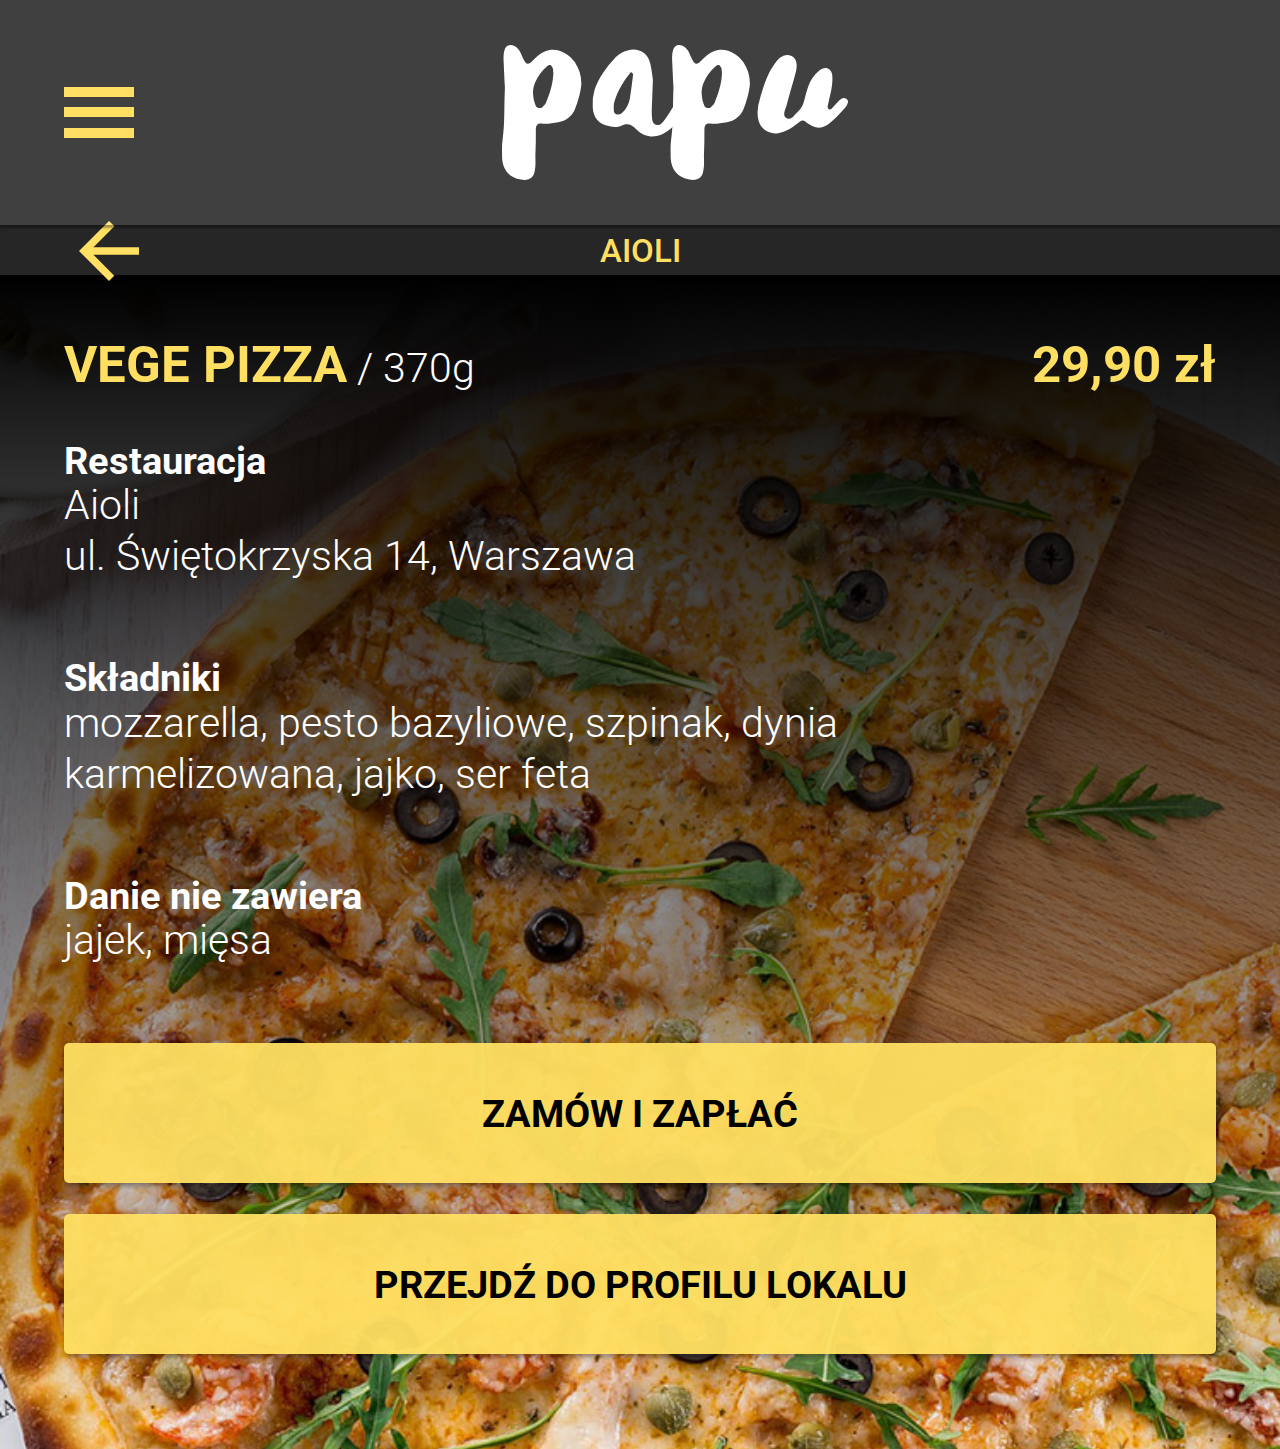
==== danie.html @ d2d51b88 "animacja hamburgera, wysuwane menu do końca strony" ====
<!doctype html>
<html lang="pl">

<head>
    <meta charset="UTF-8">
    <title>Papu</title>
    <link rel="stylesheet" href="assets/css/reset.css">
    <link rel="stylesheet" href="assets/css/main.css">
    <link rel="stylesheet" href="assets/css/order.css">
    <link href="https://fonts.googleapis.com/css?family=Roboto:300,300i,400,400i,700,700i&amp;subset=latin-ext" rel="stylesheet">
</head>

<body>
    <section class="bar">
        <div class="bar-top">
            <input type="checkbox" id="navigation" />
            <label class="navi" for="navigation">
                <div class="menu">
                    <span></span>
                    <span></span>
                    <span></span>
                </div>
            </label>
            <nav>
                <div class="profile">
                    <img src="assets/img/ania.jpg" alt="fotografia profilowa" class="img-circle" />
                    <div class="profile-data">
                        <div><span class="name">Anna Piskorz</span></div>
                        <div>anna.piskorz@outlook.com</div>
                    </div>
                </div>
                <ul>
                    <a href="">
                        <li>
                            Szukaj potrawy
                        </li>
                    </a>
                    <a href="#">
                        <li>
                            Moje zamówienia
                            <div class="rating-mini">3</div>
                        </li>
                    </a>
                    <a href="">
                        <li>
                            Mój profil
                        </li>
                    </a>
                    <a href="">
                        <li>
                            Ulubione
                            <div class="rating-mini">10</div>
                        </li>
                    </a>
                </ul>
            </nav>
            <img src="assets/img/logo_papu.svg" alt="Papu" class="logo" />
        </div>
        <div class="bar-bottom">
            <img src="assets/img/arrow-left.svg" alt="Wstecz" class="arrow-left" />
            <span class="title">Aioli</span>
        </div>
    </section>
    <section class="dish">
        <div class="gradient-top">
            <div class="info">
                <div class="info-left">
                    <div class="dish-name">
                        <span class="name">Vege pizza</span> / 370g
                        <br>
                    </div>
                    <h3>Restauracja</h3>
                    <p>Aioli
                        <br> ul. Świętokrzyska 14, Warszawa</p>
                    <h3>Składniki</h3>
                    <p>mozzarella, pesto bazyliowe, szpinak, dynia karmelizowana, jajko, ser feta</p>
                    <h3>Danie nie zawiera</h3>
                    <p>jajek, mięsa</p>
                </div>
                <div class="info-right">
                    <span>29,90 zł</span>
                </div>
            </div>
            <div>
                <button class="button button-yellow">Zamów i zapłać</button>
                <br>
                <button class="button button-yellow">Przejdź do profilu lokalu</button>
            </div>
        </div>
    </section>
    <script src="https://ajax.googleapis.com/ajax/libs/jquery/3.1.1/jquery.min.js"></script>
    <script src="assets/js/script.js"></script>
</body>

</html>
---- assets/css/main.css ----
/* IMPORT STYLESHEETS */

@import "rs.css";

/* STYLE */

html {
    font-size: 160%;
}

body {
    background-color: #000;
    font-family: 'Roboto', sans-serif;
    color: #fff;
    font-weight: 300;
}

.yellow {
    color: #ffe062;
}

div.bar-top {
    position: relative;
    background-color: rgba(255, 255, 255, 0.25);
    height: 16vh;
    color: #fff;
    box-shadow: 0px 3px 2px 0px rgba(0, 0, 0, 0.35);
    padding: 0 5vw;
    display: flex;
    flex-direction: row;
    align-items: center;
    z-index: 999;
}

div.bar-bottom {
    background-color: rgba(255, 255, 255, 0.15);
    color: #ffe062;
    height: 5.7vh;
    min-height: 2rem;
    font-size: 1.3rem;
    box-shadow: 0px 1px 2px 0px rgba(0, 0, 0, 0.35);
    padding: 0 5vw;
    display: flex;
    flex-direction: row;
    align-items: center;
}

img.logo {
    height: 60%;
    margin: auto;
}

img.arrow-left {
    height: 5%;
    cursor: pointer;
    position: absolute;
}

img.menu {
    height: 7vh;
    margin: 0;
    cursor: pointer;
    left: 5%;
    z-index: 999;
}


/* animacja hamburgera */

div.menu {
    width: 70px;
    height: 51px;
    position: relative;
    margin: 1rem auto;
    -webkit-transform: rotate(0deg);
    -moz-transform: rotate(0deg);
    -o-transform: rotate(0deg);
    transform: rotate(0deg);
    -webkit-transition: .5s ease-in-out;
    -moz-transition: .5s ease-in-out;
    -o-transition: .5s ease-in-out;
    transition: .5s ease-in-out;
    cursor: pointer;
}

div.menu span {
    display: block;
    position: absolute;
    height: 10px;
    width: 100%;
    background: #ffe062;
    opacity: 1;
    left: 0;
    -webkit-transform: rotate(0deg);
    -moz-transform: rotate(0deg);
    -o-transform: rotate(0deg);
    transform: rotate(0deg);
    -webkit-transition: .25s ease-in-out;
    -moz-transition: .25s ease-in-out;
    -o-transition: .25s ease-in-out;
    transition: .25s ease-in-out;
}

div.menu span:nth-child(1) {
    top: 0px;
}

div.menu span:nth-child(2) {
    top: 20px;
}

div.menu span:nth-child(3) {
    top: 41px;
}

div.menu.open span:nth-child(1) {
    top: 18px;
    -webkit-transform: rotate(135deg);
    -moz-transform: rotate(135deg);
    -o-transform: rotate(135deg);
    transform: rotate(135deg);
}

div.menu.open span:nth-child(2) {
    opacity: 0;
    left: -60px;
}

div.menu.open span:nth-child(3) {
    top: 18px;
    -webkit-transform: rotate(-135deg);
    -moz-transform: rotate(-135deg);
    -o-transform: rotate(-135deg);
    transform: rotate(-135deg);
}


/* koniec animacji hamburgera */

span.title {
    margin: auto;
    text-transform: uppercase;
    font-size: 1.9rem;
    font-weight: 500;
}

@media only screen and (orientation: landscape) {
    span.title {
        font-size: 1.3rem;
    }
    div.bar-top,
    div.profile {
        height: 25vh;
    }
    img.menu {
        height: 15vh;
    }
    img.arrow-left {
        height: 10%;
    }
}

.rating {
    width: 14vw;
    height: 14vw;
    border-radius: 50%;
    max-width: 200px;
    max-height: 200px;
    background: #ffe062;
    color: #000;
    font-size: 300%;
    text-align: center;
    line-height: 14vw;
    font-size: 8vw;
    display: inline-block;
}

.rating-mini {
    width: 8vw;
    height: 8vw;
    border-radius: 50%;
    max-width: 200px;
    background: #ffe062;
    color: #000;
    text-align: center;
    line-height: 8vw;
    font-size: 1.3rem;
    display: inline-block;
}

.short {
    width: 45vw;
}

.long {
    width: 91vw;
}

button.button {
    border-radius: 5px;
    box-shadow: 1px 3px 5px 0px rgba(0, 0, 0, 0.35);
    text-transform: uppercase;
    font-weight: bold;
    font-family: 'Roboto';
    font-size: 1.1rem;
    text-align: center;
    white-space: nowrap;
    vertical-align: middle;
    cursor: pointer;
    width: 100%;
    margin-bottom: 1.2rem;
    font-size: 1.5rem;
    height: 140px;
}

button.button-yellow {
    background-color: rgba(255, 223, 98, 0.95);
    color: #000;
    border: none;
}

button.button-black {
    background-color: #000;
    color: #ffe062;
    border: 3px solid #ffe062;
}

button.short {
    width: 48%;
}

section.content {
    padding: 5vw 5vw;
}

nav {
    z-index: 100;
    position: absolute;
    top: 0;
    left: 0;
    width: 80%;
    margin: 0 0 0 -80%;
    -moz-transition: all 200ms ease-in;
    -webkit-transition: all 200ms ease-in;
    -o-transition: all 200ms ease-in;
    transition: all 200ms ease-in;
    background-image: url(../img/menu-bg.jpg);
    background-size: cover;
    background-repeat: repeat-y;
}

nav ul {
    padding: 0;
    margin: 0;
    list-style: none;
    overflow: hidden;
}

nav li {
    text-transform: uppercase;
    font-size: 1.3rem;
    font-weight: 300;
    color: #fff;
    margin: 0;
    width: 100%;
    display: flex;
    align-items: center;
    justify-content: space-between;
}

nav a {
    text-decoration: none;
    display: block;
    padding: 5%;
    letter-spacing: 2px;
}

nav a:hover {
    background: #000;
}

.navi {
    /*position: fixed;
top: 5%;
left: 5%;
*/
    -moz-transition: all 200ms ease-in;
    -webkit-transition: all 200ms ease-in;
    -o-transition: all 200ms ease-in;
    transition: all 200ms ease-in;
    z-index: 500;
}

.bar-top input[type="checkbox"] {
    display: none;
}

.bar-top input[type="checkbox"]:checked ~ nav {
    margin: 0;
}

.bar-top input[type="checkbox"]:checked ~ label {
    left: 83%;
}

.bar-top input[type="checkbox"]:checked ~ section {
    -webkit-transform: translate3d(80%, 0, 0);
    -moz-transform: translate3d(80%, 0, 0);
    -o-transform: translate3d(80%, 0, 0);
    transform: translate3d(80%, 0, 0);
}

.profile {
    height: 16vh;
    background-image: url(../img/profile-bg.jpg);
    background-size: cover;
    background-repeat: no-repeat;
    padding-right: 2rem;
    display: flex;
    justify-content: flex-end;
    align-items: center;
}

.img-circle {
    border-radius: 50%;
    height: 50%;
}

.profile-data {
    padding-left: 1.3rem;
    font-size: 1rem;
}

.form-group label {
    display: block;
    font-size: .8rem;
    margin: 0 1% 0 1%;
    color: #ffe062;
}

.form-group input[type="text"] {
    padding: 1rem 0;
    font-family: 'Roboto';
    font-size: 1.5rem;
    width: 100%;
    background-color: transparent;
    border-bottom: 2px solid #fff;
    color: #fff;
    outline: 0px;
}


/*----------------typografia--------------------*/

span {
    color: #ffdf62;
    font-size: 2rem;
    font-weight: 700;
}

span.name {
    text-align: left;
    text-transform: uppercase;
}

p {
    font-size: 1.6rem;
    font-weight: 300;
    line-height: 2rem;
}

h3 {
    font-size: 1.5rem;
    font-weight: 700;
}
---- assets/css/order.css ----
div.info-left {
        float: left;
        width: 70%;
        font-size: 1.6rem;
    }
    
    div.dish-name {
        margin-bottom: 2rem;
    }
    
    div.info-right {
        float: right;
        width: 30%;
        text-align: right;
    }
    
    div.info-left > p {
        margin-bottom: 3rem;
    }
    
    section.dish {
        background: url(../img/pizza-2000602_1920.jpg);
        background-size: cover;
        height: calc(100vh - 16vh - 5.7vh);
    }
    
    @media (-webkit-min-device-pixel-ratio: 2) {
        .dish {
            background: url(../img/pizza-2000602_1920@2x.jpg);
        }
    }
    
    @media (-webkit-min-device-pixel-ratio: 3) {
        .dish {
            background: url(../img/pizza-2000602_1920@3x.jpg);
        }
    }
    
    div.gradient-top {
        margin-top: -1px;
        padding: 5vw;
        display: flex;
        flex-direction: column;
        width: 100%;
        height: 100%;
        justify-content: space-between;
        box-sizing: border-box;
        background: rgba(0, 0, 0, 1);
        background: -moz-linear-gradient(top, rgba(0, 0, 0, 1) 0%, rgba(255, 146, 10, 0) 100%);
        background: -webkit-gradient(left top, left bottom, color-stop(0%, rgba(0, 0, 0, 1)), color-stop(100%, rgba(255, 146, 10, 0)));
        background: -webkit-linear-gradient(top, rgba(0, 0, 0, 1) 0%, rgba(255, 146, 10, 0) 100%);
        background: -o-linear-gradient(top, rgba(0, 0, 0, 1) 0%, rgba(255, 146, 10, 0) 100%);
        background: -ms-linear-gradient(top, rgba(0, 0, 0, 1) 0%, rgba(255, 146, 10, 0) 100%);
        background: linear-gradient(to bottom, rgba(0, 0, 0, 1) 0%, rgba(255, 146, 10, 0) 100%);
        filter: progid: DXImageTransform.Microsoft.gradient( startColorstr='#000000', endColorstr='#ff920a', GradientType=0);
    }
    
    @media only screen and (orientation: landscape) {
        section.dish {
            height: 100%;
        }
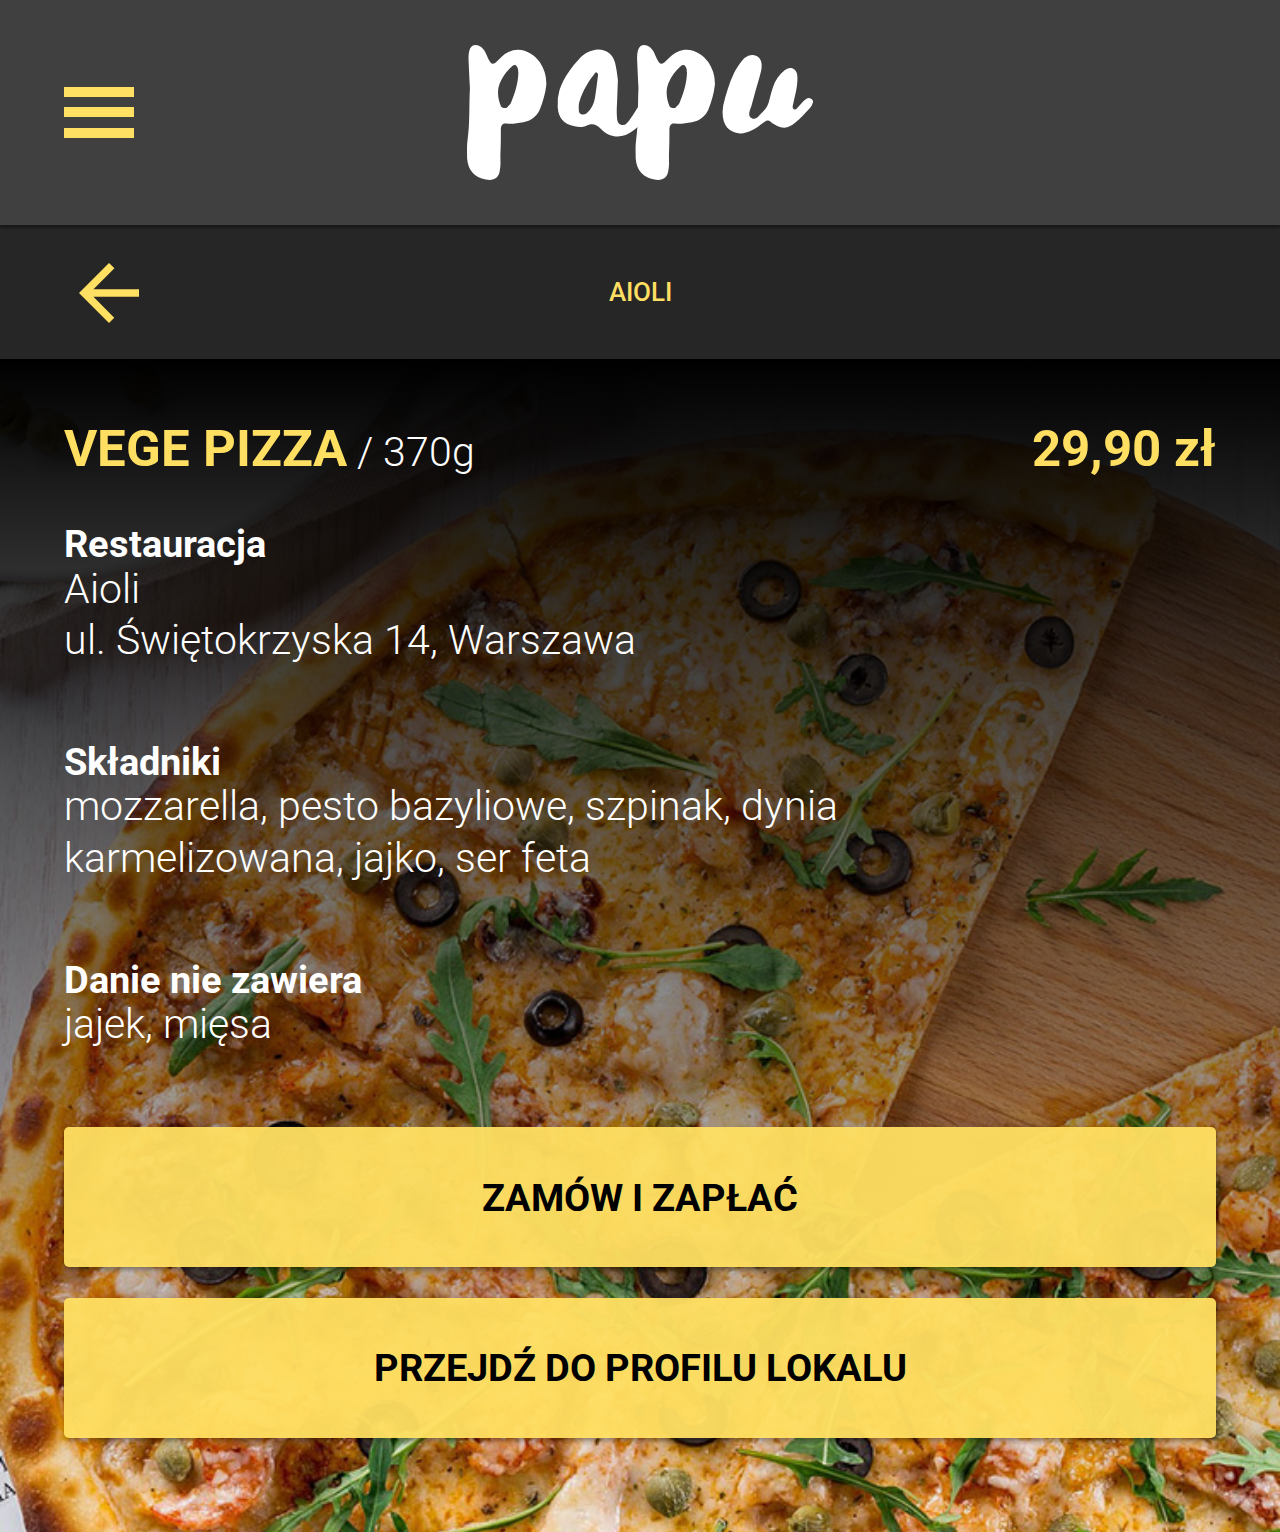
==== commit 56402e36: "poprawa pozycjonowania loga i hamburgera" ====
--- a/danie.html
+++ b/danie.html
@@ -13,14 +13,11 @@
 <body>
     <section class="bar">
         <div class="bar-top">
-            <input type="checkbox" id="navigation" />
-            <label class="navi" for="navigation">
-                <div class="menu">
-                    <span></span>
-                    <span></span>
-                    <span></span>
-                </div>
-            </label>
+            <div class="menu">
+                <span></span>
+                <span></span>
+                <span></span>
+            </div>
             <nav>
                 <div class="profile">
                     <img src="assets/img/ania.jpg" alt="fotografia profilowa" class="img-circle" />
--- a/assets/css/main.css
+++ b/assets/css/main.css
@@ -29,6 +29,7 @@
     display: flex;
     flex-direction: row;
     align-items: center;
+    align-content: center;
     z-index: 999;
 }
 
@@ -56,22 +57,14 @@
     position: absolute;
 }
 
-img.menu {
-    height: 7vh;
-    margin: 0;
-    cursor: pointer;
-    left: 5%;
-    z-index: 999;
-}
-
-
-/* animacja hamburgera */
+
+/* hamburger & animacja hamburgera */
 
 div.menu {
     width: 70px;
     height: 51px;
-    position: relative;
-    margin: 1rem auto;
+    position: absolute;
+    margin: auto auto;
     -webkit-transform: rotate(0deg);
     -moz-transform: rotate(0deg);
     -o-transform: rotate(0deg);
@@ -81,6 +74,7 @@
     -o-transition: .5s ease-in-out;
     transition: .5s ease-in-out;
     cursor: pointer;
+    z-index: 999999;
 }
 
 div.menu span {
@@ -140,17 +134,20 @@
 span.title {
     margin: auto;
     text-transform: uppercase;
-    font-size: 1.9rem;
+    font-size: 1.4rem;
     font-weight: 500;
 }
 
 @media only screen and (orientation: landscape) {
     span.title {
-        font-size: 1.3rem;
+        font-size: 1rem;
     }
     div.bar-top,
     div.profile {
         height: 25vh;
+    }
+    div.bar-bottom {
+        height: 15vh;
     }
     img.menu {
         height: 15vh;
@@ -280,9 +277,9 @@
 }
 
 .navi {
-    /*position: fixed;
-top: 5%;
-left: 5%;
+    /*  position: relative;
+  top: 0%;
+  left: 5%;
 */
     -moz-transition: all 200ms ease-in;
     -webkit-transition: all 200ms ease-in;
@@ -291,19 +288,19 @@
     z-index: 500;
 }
 
-.bar-top input[type="checkbox"] {
+.bar-top {
     display: none;
 }
 
-.bar-top input[type="checkbox"]:checked ~ nav {
+.bar-top nav.active {
     margin: 0;
 }
 
-.bar-top input[type="checkbox"]:checked ~ label {
+.bar-top label.active {
     left: 83%;
 }
 
-.bar-top input[type="checkbox"]:checked ~ section {
+.bar-top section.active {
     -webkit-transform: translate3d(80%, 0, 0);
     -moz-transform: translate3d(80%, 0, 0);
     -o-transform: translate3d(80%, 0, 0);
@@ -339,9 +336,9 @@
 }
 
 .form-group input[type="text"] {
-    padding: 1rem 0;
+    padding: 1.3rem 0;
     font-family: 'Roboto';
-    font-size: 1.5rem;
+    font-size: 1.8rem;
     width: 100%;
     background-color: transparent;
     border-bottom: 2px solid #fff;
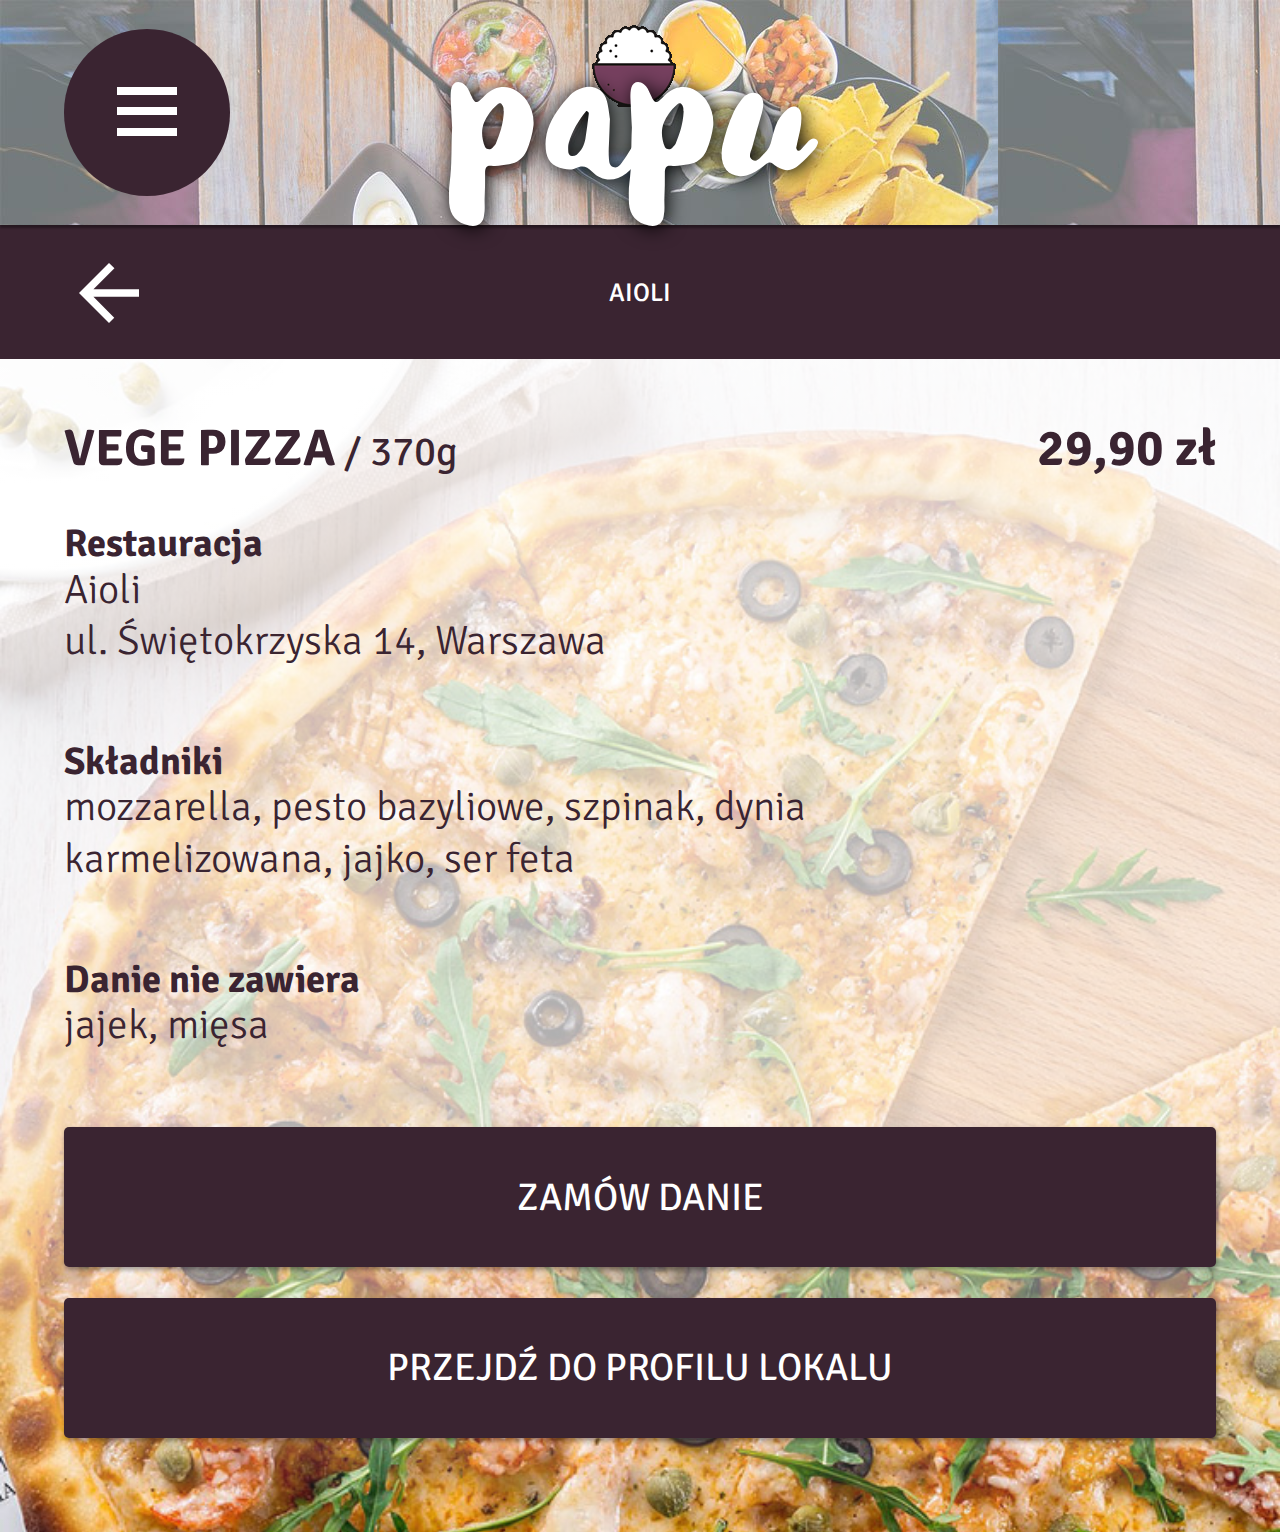
==== commit 76171bf1: "Dostosowywanie nowego layoutu" ====
--- a/danie.html
+++ b/danie.html
@@ -4,6 +4,7 @@
 <head>
     <meta charset="UTF-8">
     <title>Papu</title>
+    <link href="https://fonts.googleapis.com/css?family=Signika+Negative:400,700" rel="stylesheet">
     <link rel="stylesheet" href="assets/css/reset.css">
     <link rel="stylesheet" href="assets/css/main.css">
     <link rel="stylesheet" href="assets/css/order.css">
@@ -13,10 +14,12 @@
 <body>
     <section class="bar">
         <div class="bar-top">
-            <div class="menu">
-                <span></span>
-                <span></span>
-                <span></span>
+            <div class="hamburger">
+                <div class="menu">
+                    <span></span>
+                    <span></span>
+                    <span></span>
+                </div>
             </div>
             <nav>
                 <div class="profile">
@@ -51,7 +54,10 @@
                     </a>
                 </ul>
             </nav>
-            <img src="assets/img/logo_papu.svg" alt="Papu" class="logo" />
+            <div class="papu">
+                <img src="assets/img/rice.gif" class="rice" alt="Papu">
+                <img src="assets/img/logo_papu.svg" alt="Papu" class="logo" />
+            </div>
         </div>
         <div class="bar-bottom">
             <img src="assets/img/arrow-left.svg" alt="Wstecz" class="arrow-left" />
@@ -79,7 +85,7 @@
                 </div>
             </div>
             <div>
-                <button class="button button-yellow">Zamów i zapłać</button>
+                <button class="button button-yellow">Zamów danie</button>
                 <br>
                 <button class="button button-yellow">Przejdź do profilu lokalu</button>
             </div>
--- a/assets/css/main.css
+++ b/assets/css/main.css
@@ -9,10 +9,12 @@
 }
 
 body {
-    background-color: #000;
-    font-family: 'Roboto', sans-serif;
-    color: #fff;
-    font-weight: 300;
+    background-color: #fff;
+    font-family: 'Signika Negative', sans-serif;
+    color: #3a2431;
+    font-weight: 400;
+    background: url(../img/food.svg);
+    background-repeat: repeat;
 }
 
 .yellow {
@@ -21,7 +23,7 @@
 
 div.bar-top {
     position: relative;
-    background-color: rgba(255, 255, 255, 0.25);
+    background: url(../img/bg2x.jpg);
     height: 16vh;
     color: #fff;
     box-shadow: 0px 3px 2px 0px rgba(0, 0, 0, 0.35);
@@ -34,8 +36,8 @@
 }
 
 div.bar-bottom {
-    background-color: rgba(255, 255, 255, 0.15);
-    color: #ffe062;
+    background-color: #3a2431;
+    color: #fff;
     height: 5.7vh;
     min-height: 2rem;
     font-size: 1.3rem;
@@ -46,9 +48,25 @@
     align-items: center;
 }
 
+div.papu {
+    width: 70%;
+    display: flex;
+    flex-direction: column;
+    align-items: center;
+}
+
+img.rice {
+    width: 84px;
+    height: 82px;
+    position: relative;
+    top: 1rem;
+}
+
 img.logo {
-    height: 60%;
+    height: 120px;
     margin: auto;
+    -webkit-filter: drop-shadow( 2px 2px 10px #000);
+    filter: drop-shadow( 2px 2px 10px #000);
 }
 
 img.arrow-left {
@@ -60,9 +78,19 @@
 
 /* hamburger & animacja hamburgera */
 
+div.hamburger {
+    background: #3a2431;
+    width: 13vw;
+    height: 13vw;
+    border-radius: 50%;
+    display: flex;
+    align-items: center;
+    justify-content: center;
+}
+
 div.menu {
-    width: 70px;
-    height: 51px;
+    width: 60px;
+    height: 50px;
     position: absolute;
     margin: auto auto;
     -webkit-transform: rotate(0deg);
@@ -80,9 +108,9 @@
 div.menu span {
     display: block;
     position: absolute;
-    height: 10px;
+    height: 8px;
     width: 100%;
-    background: #ffe062;
+    background: #fff;
     opacity: 1;
     left: 0;
     -webkit-transform: rotate(0deg);
@@ -136,6 +164,7 @@
     text-transform: uppercase;
     font-size: 1.4rem;
     font-weight: 500;
+    color: #fff;
 }
 
 @media only screen and (orientation: landscape) {
@@ -146,11 +175,14 @@
     div.profile {
         height: 25vh;
     }
+    img.logo {
+        height: 16vh;
+    }
     div.bar-bottom {
         height: 15vh;
     }
     img.menu {
-        height: 15vh;
+        height: 10vh;
     }
     img.arrow-left {
         height: 10%;
@@ -197,8 +229,7 @@
     border-radius: 5px;
     box-shadow: 1px 3px 5px 0px rgba(0, 0, 0, 0.35);
     text-transform: uppercase;
-    font-weight: bold;
-    font-family: 'Roboto';
+    font-family: 'Signika Negative', sans-serif;
     font-size: 1.1rem;
     text-align: center;
     white-space: nowrap;
@@ -211,15 +242,16 @@
 }
 
 button.button-yellow {
-    background-color: rgba(255, 223, 98, 0.95);
-    color: #000;
+    background-color: #3a2431;
+    color: #fff;
     border: none;
 }
 
 button.button-black {
-    background-color: #000;
-    color: #ffe062;
-    border: 3px solid #ffe062;
+    background-color: #fff;
+    color: #3a2431;
+    font-weight: 700;
+    border: 4px solid #3a2431;
 }
 
 button.short {
@@ -241,7 +273,8 @@
     -webkit-transition: all 200ms ease-in;
     -o-transition: all 200ms ease-in;
     transition: all 200ms ease-in;
-    background-image: url(../img/menu-bg.jpg);
+    /* background-image: url(../img/menu-bg.jpg);*/
+    background: #3a2431;
     background-size: cover;
     background-repeat: repeat-y;
 }
@@ -263,6 +296,7 @@
     display: flex;
     align-items: center;
     justify-content: space-between;
+    height: 2rem;
 }
 
 nav a {
@@ -273,7 +307,7 @@
 }
 
 nav a:hover {
-    background: #000;
+    background: #76405e;
 }
 
 .navi {
@@ -307,9 +341,17 @@
     transform: translate3d(80%, 0, 0);
 }
 
+.profile span {
+    color: #ffe062;
+    font-weight: normal;
+    text-shadow: 2px 2px 10px #000;
+}
+
 .profile {
     height: 16vh;
-    background-image: url(../img/profile-bg.jpg);
+    background-image: url(../img/food.svg);
+    /*background: #fff;*/
+    color: #fff;
     background-size: cover;
     background-repeat: no-repeat;
     padding-right: 2rem;
@@ -321,6 +363,7 @@
 .img-circle {
     border-radius: 50%;
     height: 50%;
+    box-shadow: 2px 2px 50px #3a2431;
 }
 
 .profile-data {
@@ -336,13 +379,16 @@
 }
 
 .form-group input[type="text"] {
-    padding: 1.3rem 0;
-    font-family: 'Roboto';
+    padding: 1rem;
+    margin: 1rem 0;
+    font-family: 'Signika Negative', sans-serif;
     font-size: 1.8rem;
     width: 100%;
-    background-color: transparent;
-    border-bottom: 2px solid #fff;
-    color: #fff;
+    box-sizing: border-box;
+    background-color: rgba(255, 255, 255, 0.65);
+    border: 3px solid #3a2431;
+    border-radius: 13px;
+    color: #3a2431;
     outline: 0px;
 }
 
@@ -350,7 +396,7 @@
 /*----------------typografia--------------------*/
 
 span {
-    color: #ffdf62;
+    color: #3a2431;
     font-size: 2rem;
     font-weight: 700;
 }
--- a/assets/css/order.css
+++ b/assets/css/order.css
@@ -1,61 +1,61 @@
-        div.info-left {
-        float: left;
-        width: 70%;
-        font-size: 1.6rem;
-    }
-    
-    div.dish-name {
-        margin-bottom: 2rem;
-    }
-    
-    div.info-right {
-        float: right;
-        width: 30%;
-        text-align: right;
-    }
-    
-    div.info-left > p {
-        margin-bottom: 3rem;
-    }
-    
-    section.dish {
-        background: url(../img/pizza-2000602_1920.jpg);
-        background-size: cover;
-        height: calc(100vh - 16vh - 5.7vh);
-    }
-    
-    @media (-webkit-min-device-pixel-ratio: 2) {
-        .dish {
-            background: url(../img/pizza-2000602_1920@2x.jpg);
+            div.info-left {
+            float: left;
+            width: 80%;
+            font-size: 1.6rem;
         }
-    }
-    
-    @media (-webkit-min-device-pixel-ratio: 3) {
-        .dish {
-            background: url(../img/pizza-2000602_1920@3x.jpg);
+        
+        div.dish-name {
+            margin-bottom: 2rem;
         }
-    }
-    
-    div.gradient-top {
-        margin-top: -1px;
-        padding: 5vw;
-        display: flex;
-        flex-direction: column;
-        width: 100%;
-        height: 100%;
-        justify-content: space-between;
-        box-sizing: border-box;
-        background: rgba(0, 0, 0, 1);
-        background: -moz-linear-gradient(top, rgba(0, 0, 0, 1) 0%, rgba(255, 146, 10, 0) 100%);
-        background: -webkit-gradient(left top, left bottom, color-stop(0%, rgba(0, 0, 0, 1)), color-stop(100%, rgba(255, 146, 10, 0)));
-        background: -webkit-linear-gradient(top, rgba(0, 0, 0, 1) 0%, rgba(255, 146, 10, 0) 100%);
-        background: -o-linear-gradient(top, rgba(0, 0, 0, 1) 0%, rgba(255, 146, 10, 0) 100%);
-        background: -ms-linear-gradient(top, rgba(0, 0, 0, 1) 0%, rgba(255, 146, 10, 0) 100%);
-        background: linear-gradient(to bottom, rgba(0, 0, 0, 1) 0%, rgba(255, 146, 10, 0) 100%);
-        filter: progid: DXImageTransform.Microsoft.gradient( startColorstr='#000000', endColorstr='#ff920a', GradientType=0);
-    }
-    
-    @media only screen and (orientation: landscape) {
+        
+        div.info-right {
+            float: right;
+            width: 20%;
+            text-align: right;
+        }
+        
+        div.info-left > p {
+            margin-bottom: 3rem;
+        }
+        
         section.dish {
+            background: url(../img/pizza-2000602_1920.jpg);
+            background-size: cover;
+            height: calc(100vh - 16vh - 5.7vh);
+        }
+        
+        @media (-webkit-min-device-pixel-ratio: 2) {
+            .dish {
+                background: url(../img/pizza-2000602_1920@2x.jpg);
+            }
+        }
+        
+        @media (-webkit-min-device-pixel-ratio: 3) {
+            .dish {
+                background: url(../img/pizza-2000602_1920@3x.jpg);
+            }
+        }
+        
+        div.gradient-top {
+            margin-top: -1px;
+            padding: 5vw;
+            display: flex;
+            flex-direction: column;
+            width: 100%;
             height: 100%;
+            justify-content: space-between;
+            box-sizing: border-box;
+            background: rgba(255, 255, 255, 0.82);
+            background: -moz-linear-gradient(top, rgba(255, 255, 255, 0.82) 0%, rgba(255, 255, 255, 0.69) 35%, rgba(255, 255, 255, 0.69) 66%, rgba(255, 255, 255, 0) 100%);
+            background: -webkit-gradient(left top, left bottom, color-stop(0%, rgba(255, 255, 255, 0.82)), color-stop(35%, rgba(255, 255, 255, 0.69)), color-stop(66%, rgba(255, 255, 255, 0.69)), color-stop(100%, rgba(255, 255, 255, 0)));
+            background: -webkit-linear-gradient(top, rgba(255, 255, 255, 0.82) 0%, rgba(255, 255, 255, 0.69) 35%, rgba(255, 255, 255, 0.69) 66%, rgba(255, 255, 255, 0) 100%);
+            background: -o-linear-gradient(top, rgba(255, 255, 255, 0.82) 0%, rgba(255, 255, 255, 0.69) 35%, rgba(255, 255, 255, 0.69) 66%, rgba(255, 255, 255, 0) 100%);
+            background: -ms-linear-gradient(top, rgba(255, 255, 255, 0.82) 0%, rgba(255, 255, 255, 0.69) 35%, rgba(255, 255, 255, 0.69) 66%, rgba(255, 255, 255, 0) 100%);
+            background: linear-gradient(to bottom, rgba(255, 255, 255, 0.82) 0%, rgba(255, 255, 255, 0.69) 35%, rgba(255, 255, 255, 0.69) 66%, rgba(255, 255, 255, 0) 100%);
+            filter: progid: DXImageTransform.Microsoft.gradient( startColorstr='#ffffff', endColorstr='#ffffff', GradientType=0);
         }
+        
+        @media only screen and (orientation: landscape) {
+            section.dish {
+                height: 100%;
+            }
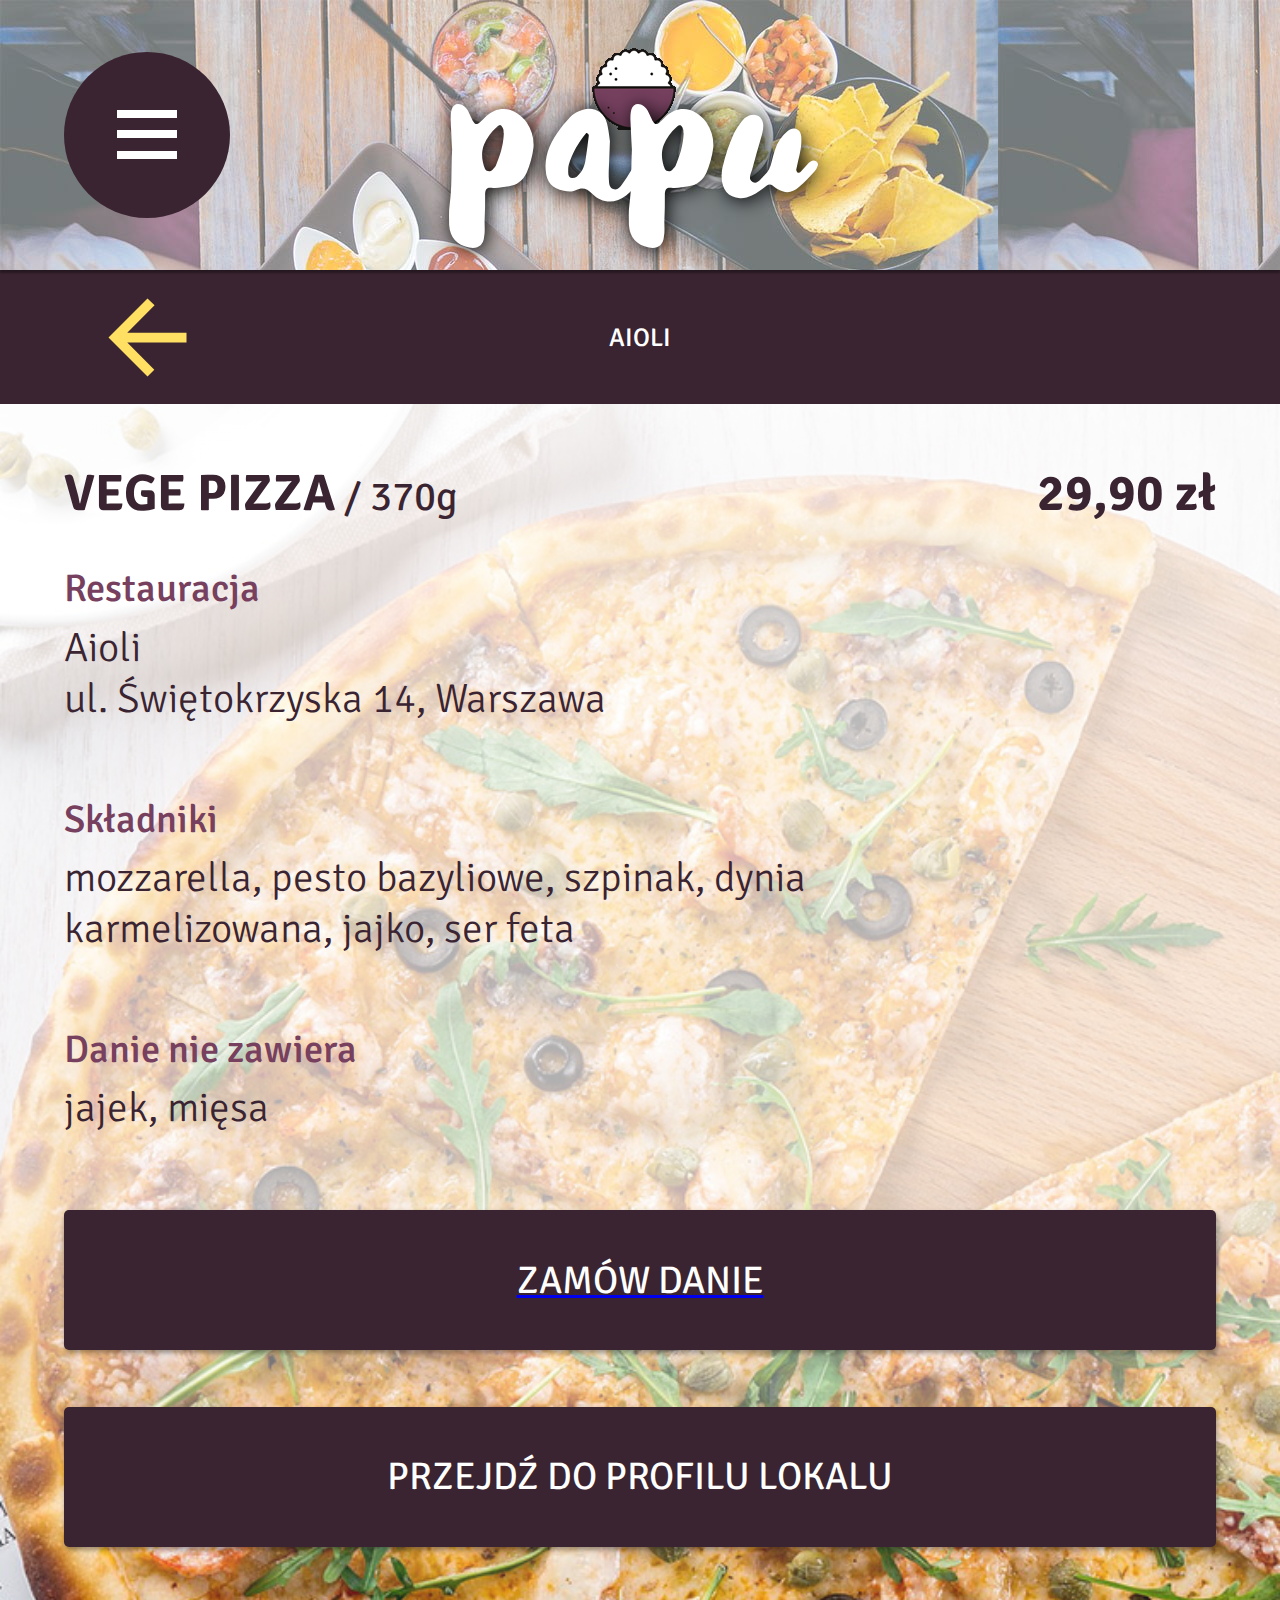
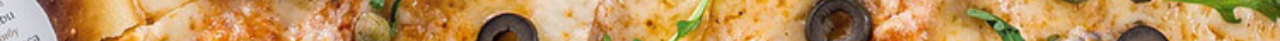
==== commit 3eefdbab: "Poprawki layoutu - aparat w widoku profilu - dodanie loadera - menu szukania - zmiana buttonów dań, " ====
--- a/danie.html
+++ b/danie.html
@@ -9,6 +9,7 @@
     <link rel="stylesheet" href="assets/css/main.css">
     <link rel="stylesheet" href="assets/css/order.css">
     <link href="https://fonts.googleapis.com/css?family=Roboto:300,300i,400,400i,700,700i&amp;subset=latin-ext" rel="stylesheet">
+    <link rel="stylesheet" href="path/to/font-awesome/css/font-awesome.min.css">
 </head>
 
 <body>
@@ -60,7 +61,8 @@
             </div>
         </div>
         <div class="bar-bottom">
-            <img src="assets/img/arrow-left.svg" alt="Wstecz" class="arrow-left" />
+            <a href="#" onclick="history.back()">
+                <img src="assets/img/arrow-left.svg" alt="Wstecz" class="arrow-left" /></a>
             <span class="title">Aioli</span>
         </div>
     </section>
@@ -85,7 +87,9 @@
                 </div>
             </div>
             <div>
-                <button class="button button-yellow">Zamów danie</button>
+                <a href="formularz.html">
+                    <button class="button button-yellow">Zamów danie</button>
+                </a>
                 <br>
                 <button class="button button-yellow">Przejdź do profilu lokalu</button>
             </div>
--- a/assets/css/main.css
+++ b/assets/css/main.css
@@ -1,7 +1,3 @@
-/* IMPORT STYLESHEETS */
-
-@import "rs.css";
-
 /* STYLE */
 
 html {
@@ -15,10 +11,6 @@
     font-weight: 400;
     background: url(../img/food.svg);
     background-repeat: repeat;
-}
-
-.yellow {
-    color: #ffe062;
 }
 
 div.bar-top {
@@ -46,6 +38,7 @@
     display: flex;
     flex-direction: row;
     align-items: center;
+    z-index: 996;
 }
 
 div.papu {
@@ -60,6 +53,7 @@
     height: 82px;
     position: relative;
     top: 1rem;
+    z-index: -1;
 }
 
 img.logo {
@@ -69,10 +63,13 @@
     filter: drop-shadow( 2px 2px 10px #000);
 }
 
-img.arrow-left {
+div.bar-bottom a {
     height: 5%;
+    width: 13vw;
     cursor: pointer;
     position: absolute;
+    display: flex;
+    justify-content: center;
 }
 
 
@@ -167,13 +164,16 @@
     color: #fff;
 }
 
+
+/*-----------------widok horyzontalny---------------- */
+
 @media only screen and (orientation: landscape) {
     span.title {
         font-size: 1rem;
     }
     div.bar-top,
     div.profile {
-        height: 25vh;
+        height: 30vh;
     }
     img.logo {
         height: 16vh;
@@ -184,8 +184,9 @@
     img.menu {
         height: 10vh;
     }
-    img.arrow-left {
-        height: 10%;
+    div.bar-bottom a {
+        height: 13%;
+        /*width: 13vw;*/
     }
 }
 
@@ -195,8 +196,8 @@
     border-radius: 50%;
     max-width: 200px;
     max-height: 200px;
-    background: #ffe062;
-    color: #000;
+    background: #3a2431;
+    color: #fff;
     font-size: 300%;
     text-align: center;
     line-height: 14vw;
@@ -213,48 +214,41 @@
     color: #000;
     text-align: center;
     line-height: 8vw;
-    font-size: 1.3rem;
+    font-size: 1.8rem;
     display: inline-block;
 }
 
-.short {
-    width: 45vw;
-}
-
-.long {
-    width: 91vw;
-}
-
-button.button {
+.button {
     border-radius: 5px;
     box-shadow: 1px 3px 5px 0px rgba(0, 0, 0, 0.35);
     text-transform: uppercase;
     font-family: 'Signika Negative', sans-serif;
-    font-size: 1.1rem;
     text-align: center;
-    white-space: nowrap;
-    vertical-align: middle;
     cursor: pointer;
     width: 100%;
     margin-bottom: 1.2rem;
     font-size: 1.5rem;
     height: 140px;
-}
-
-button.button-yellow {
+    display: flex;
+    align-items: center;
+    justify-content: center;
+    text-decoration: none;
+}
+
+.button-yellow {
     background-color: #3a2431;
     color: #fff;
     border: none;
 }
 
-button.button-black {
+.button-black {
     background-color: #fff;
     color: #3a2431;
     font-weight: 700;
     border: 4px solid #3a2431;
 }
 
-button.short {
+.short {
     width: 48%;
 }
 
@@ -311,10 +305,6 @@
 }
 
 .navi {
-    /*  position: relative;
-  top: 0%;
-  left: 5%;
-*/
     -moz-transition: all 200ms ease-in;
     -webkit-transition: all 200ms ease-in;
     -o-transition: all 200ms ease-in;
@@ -379,17 +369,306 @@
 }
 
 .form-group input[type="text"] {
-    padding: 1rem;
-    margin: 1rem 0;
+    margin-bottom: 1rem;
+    padding-bottom: 0.5rem;
     font-family: 'Signika Negative', sans-serif;
-    font-size: 1.8rem;
+    font-size: 1.6rem;
     width: 100%;
     box-sizing: border-box;
-    background-color: rgba(255, 255, 255, 0.65);
-    border: 3px solid #3a2431;
-    border-radius: 13px;
+    /*background-color: rgba(255, 255, 255, 0.65);*/
+    /*border: 3px solid #3a2431;*/
+    border-bottom: 1px solid #8d8d8d;
     color: #3a2431;
     outline: 0px;
+}
+
+.darkerpanel {
+    height: 80%;
+    background: url(../img/food.svg);
+    background-repeat: repeat;
+    background-blend-mode: multiply;
+    background-color: #3a2431;
+}
+
+
+/* starter screen*/
+
+.welcome {
+    /*
+    width: 100vh;
+    height: 100vh;
+*/
+    background: url(../img/food.svg);
+    background-repeat: repeat-y;
+    background-blend-mode: multiply;
+    background-color: #3a2431;
+}
+
+div.welcomepapu {
+    height: 100vh;
+    display: flex;
+    flex-direction: column;
+    align-items: center;
+}
+
+img.welcomerice {
+    width: 184px;
+    height: 182px;
+    position: relative;
+    top: 1rem;
+    /*    z-index: -1;*/
+}
+
+img.welcomelogo {
+    height: 220px;
+    /*    margin: auto;*/
+    -webkit-filter: drop-shadow( 2px 2px 10px #000);
+    filter: drop-shadow( 2px 2px 10px #000);
+}
+
+
+/*main_lista style*/
+
+
+/* START menu panel style*/
+
+div.updownpanel {
+    z-index: 100;
+    position: absolute;
+    top: 21vh;
+    left: 0;
+    width: 100%;
+    height: 1200px;
+    margin: -190% 0 0 0;
+    -moz-transition: all 300ms ease-in;
+    -webkit-transition: all 300ms ease-in;
+    -o-transition: all 300ms ease-in;
+    transition: all 300ms ease-in;
+    background-color: #3a2431;
+    z-index: 990;
+    /*background-color: #76405e;*/
+}
+
+div.updownpanel div.panel {
+    text-decoration: none;
+    display: flex;
+    padding: 5%;
+    letter-spacing: 2px;
+    justify-content: space-around;
+    flex-wrap: wrap;
+    height: 90%;
+    align-content: space-between;
+}
+
+div.updownpanel.active {
+    margin: 0;
+}
+
+.darkerpanel {
+    height: 100%;
+    background: url(../img/food.svg);
+    background-repeat: repeat;
+    background-blend-mode: multiply;
+    background-color: #3a2431;
+}
+
+
+/*END menu panel style*/
+
+
+/* START checkbox style */
+
+.input-block {
+    max-width: 50%;
+    box-sizing: border-box;
+}
+
+.input-bottom {
+    margin-top: 2rem;
+    width: 90%;
+}
+
+.choices {
+    display: flex;
+}
+
+.choices > .checkboxcell:not(:first-child) {
+    margin-left: 1rem;
+}
+
+.panel button {
+    margin: 2rem;
+}
+
+input.checkbox-menu-list {
+    opacity: 0;
+}
+
+input.checkbox-menu-list,
+label.checkbox-menu-list-label {
+    display: none;
+    vertical-align: middle;
+    cursor: pointer;
+}
+
+label.checkbox-menu-list-label {
+    position: relative;
+}
+
+input.checkbox-menu-list + label.checkbox-menu-list-label:before {
+    content: ' ';
+    border: 4px solid #fff;
+    border-radius: 30%;
+    display: inline-block;
+    vertical-align: middle;
+    width: 30px;
+    height: 30px;
+    padding: 2px;
+    margin-right: 30px;
+    text-align: center;
+}
+
+div.checkboxcell label {
+    font-size: 1.6rem;
+    margin-top: 2rem;
+    display: flex;
+    align-items: center;
+    color: #fff;
+}
+
+input.checkbox-menu-list:checked + .checkbox-menu-list-label:before {
+    content: "\2713";
+    background: #ffdf62;
+    color: #000000;
+    display: flex;
+    justify-content: center;
+    align-items: center;
+    font-size: 1.5rem;
+    font-weight: 800;
+    text-align: center;
+    border: 4px solid #ffdf62;
+}
+
+input.checkbox-menu-list:focus + .checkbox-menu-list-label {
+    outline: 0px;
+}
+
+
+/* END checkbox style */
+
+
+/*START arrow up-down style*/
+
+.arrowupdownbox {
+    width: 3rem;
+    height: 3rem;
+    position: absolute;
+    margin: 0 0 0 21rem;
+}
+
+.arrowupdown {
+    width: .7rem;
+    height: .3rem;
+    display: inline-block;
+    position: relative;
+}
+
+.arrowupdown span {
+    top: 0.5rem;
+    position: absolute;
+    width: 1.8rem;
+    height: .3rem;
+    background-color: #ffffff;
+    display: inline-block;
+    -webkit-transition: all 0.2s ease;
+    transition: all 0.2s ease;
+}
+
+.arrowupdown span:first-of-type {
+    left: 1rem;
+    -webkit-transform: rotate(-45deg);
+    transform: rotate(-45deg);
+}
+
+.arrowupdown span:last-of-type {
+    right: -1rem;
+    -webkit-transform: rotate(45deg);
+    transform: rotate(45deg);
+}
+
+.arrowupdown.active span:first-of-type {
+    -webkit-transform: rotate(45deg);
+    transform: rotate(45deg);
+}
+
+.arrowupdown.active span:last-of-type {
+    -webkit-transform: rotate(-45deg);
+    transform: rotate(-45deg);
+}
+
+
+/*END arrow updown style*/
+
+@media (-webkit-min-device-pixel-ratio: 2) {
+    .menuitem2 {
+        background: url(../img/beef-1845296_1920@2x.jpg);
+        background-size: cover;
+    }
+    .menuitem3 {
+        background: url(../img/salad-1264107_1920@2x.jpg);
+        background-size: cover;
+    }
+}
+
+@media (-webkit-min-device-pixel-ratio: 3) {
+    .menuitem2 {
+        background: url(../img/beef-1845296_1920@3x.jpg);
+        background-size: cover;
+    }
+    .menuitem3 {
+        background: url(../img/salad-1264107_1920@3x.jpg);
+        background-size: cover;
+    }
+}
+
+.menuitemgradient {
+    background: -moz-linear-gradient(top, rgba(255, 255, 255, 0) 0%, rgba(255, 255, 255, 0) 2%, rgba(255, 255, 255, 0.65) 45%, rgba(255, 255, 255, 1) 100%);
+    background: -webkit-linear-gradient(top, rgba(255, 255, 255, 0) 0%, rgba(255, 255, 255, 0) 2%, rgba(255, 255, 255, 0.65) 45%, rgba(255, 255, 255, 1) 100%);
+    background: linear-gradient(to bottom, rgba(255, 255, 255, 0) 0%, rgba(255, 255, 255, 0) 2%, rgba(255, 255, 255, 0.65) 45%, rgba(255, 255, 255, 1) 100%);
+    filter: progid: DXImageTransform.Microsoft.gradient( startColorstr='#00ffffff', endColorstr='#ffffff', GradientType=0);
+    border-bottom: 2px;
+    border-bottom-color: #3a2431;
+    border-bottom-style: solid;
+    height: 480px;
+}
+
+.menudescription {
+    padding: 5vw;
+}
+
+.mitem-infoleft {
+    float: left;
+    width: 70%;
+    font-size: 1.6rem;
+    font-weight: 300;
+    padding-top: 7vh;
+}
+
+.right-arrow {
+    height: 5vh;
+    cursor: pointer;
+    margin-top: 8vh;
+    margin-left: 9vh;
+    padding: 10px;
+}
+
+.mitem-price {
+    padding-top: 5vh;
+    padding-left: 1vh;
+}
+
+.mitem-right {
+    text-align: right;
 }
 
 
@@ -410,9 +689,142 @@
     font-size: 1.6rem;
     font-weight: 300;
     line-height: 2rem;
+    margin-bottom: 1.5rem;
+}
+
+h2 {
+    font-size: 1.4rem;
+    font-weight: 700;
 }
 
 h3 {
     font-size: 1.5rem;
-    font-weight: 700;
-}
+    font-weight: 500;
+    margin-bottom: 0.5rem;
+    color: #76405e;
+}
+
+.italic {
+    font-style: italic;
+}
+
+.shadow {
+    text-shadow: 1px 1px 3px rgba(66, 66, 66, 1);
+}
+
+.white {
+    color: #ffffff;
+}
+
+.yellow {
+    color: #ffdf62;
+}
+
+.purple {
+    color: #3a2431;
+}
+
+.title-padding {
+    padding-top: 1rem;
+    display: block;
+}
+
+.xs-text {
+    font-size: 1.5rem;
+    font-weight: 100;
+    line-height: 1.8rem;
+}
+
+img.arrow-right {
+    width: 100%;
+}
+
+div.arrow-right {
+    width: 10%;
+    display: flex;
+    align-items: center;
+    justify-content: center;
+}
+
+.price-bottom {
+    flex: 1;
+    display: flex;
+    justify-content: space-between;
+    align-items: center;
+}
+
+span.restaurant {
+    font-style: italic;
+    font-weight: normal;
+    font-size: 1.4rem;
+}
+
+div.menuitem2 {
+    background: url(../img/beef-1845296_1920.jpg);
+    width: 100%;
+    height: 320px;
+    box-shadow: -5px 5px 10px rgba(0, 0, 0, 0.35);
+    box-sizing: border-box;
+    overflow: hidden;
+    margin-bottom: 2px;
+}
+
+div.menuitem3 {
+    background-image: url(../img/salad-1264107_1920.jpg);
+    background-repeat: no-repeat;
+    background-size: cover;
+    box-shadow: -5px 5px 10px rgba(0, 0, 0, 0.35);
+    min-height: 320px;
+    margin-bottom: 2px;
+}
+
+.menulista a {
+    text-decoration: none;
+    color: inherit;
+}
+
+.loader-box {
+    display: none;
+}
+
+.loader-box.active {
+    position: absolute;
+    top: 40%;
+    display: flex;
+    flex-direction: column;
+    width: 100%;
+    justify-content: center;
+    align-content: center;
+    align-items: center;
+}
+
+.loader {
+    display: block;
+    border: 100px solid rgba(118, 64, 94, 0.4);
+    margin: 0 auto;
+    /*#f3f3f3*/
+    border-top: 100px solid #3a2431;
+    border-radius: 50%;
+    width: 300px;
+    height: 300px;
+    animation: spin 1.5s linear infinite;
+}
+
+.loader-box span {
+    color: #3a2431;
+    margin-top: 3rem;
+    font-weight: normal;
+}
+
+.menulista.hidden {
+    display: none;
+}
+
+@keyframes spin {
+    0% {
+        transform: rotate(0deg);
+    }
+    100% {
+        transform: rotate(360deg);
+    }
+}
--- a/assets/css/order.css
+++ b/assets/css/order.css
@@ -1,61 +1,61 @@
-            div.info-left {
-            float: left;
-            width: 80%;
-            font-size: 1.6rem;
-        }
-        
-        div.dish-name {
-            margin-bottom: 2rem;
-        }
-        
-        div.info-right {
-            float: right;
-            width: 20%;
-            text-align: right;
-        }
-        
-        div.info-left > p {
-            margin-bottom: 3rem;
-        }
-        
-        section.dish {
-            background: url(../img/pizza-2000602_1920.jpg);
-            background-size: cover;
-            height: calc(100vh - 16vh - 5.7vh);
-        }
-        
-        @media (-webkit-min-device-pixel-ratio: 2) {
-            .dish {
-                background: url(../img/pizza-2000602_1920@2x.jpg);
-            }
-        }
-        
-        @media (-webkit-min-device-pixel-ratio: 3) {
-            .dish {
-                background: url(../img/pizza-2000602_1920@3x.jpg);
-            }
-        }
-        
-        div.gradient-top {
-            margin-top: -1px;
-            padding: 5vw;
-            display: flex;
-            flex-direction: column;
-            width: 100%;
-            height: 100%;
-            justify-content: space-between;
-            box-sizing: border-box;
-            background: rgba(255, 255, 255, 0.82);
-            background: -moz-linear-gradient(top, rgba(255, 255, 255, 0.82) 0%, rgba(255, 255, 255, 0.69) 35%, rgba(255, 255, 255, 0.69) 66%, rgba(255, 255, 255, 0) 100%);
-            background: -webkit-gradient(left top, left bottom, color-stop(0%, rgba(255, 255, 255, 0.82)), color-stop(35%, rgba(255, 255, 255, 0.69)), color-stop(66%, rgba(255, 255, 255, 0.69)), color-stop(100%, rgba(255, 255, 255, 0)));
-            background: -webkit-linear-gradient(top, rgba(255, 255, 255, 0.82) 0%, rgba(255, 255, 255, 0.69) 35%, rgba(255, 255, 255, 0.69) 66%, rgba(255, 255, 255, 0) 100%);
-            background: -o-linear-gradient(top, rgba(255, 255, 255, 0.82) 0%, rgba(255, 255, 255, 0.69) 35%, rgba(255, 255, 255, 0.69) 66%, rgba(255, 255, 255, 0) 100%);
-            background: -ms-linear-gradient(top, rgba(255, 255, 255, 0.82) 0%, rgba(255, 255, 255, 0.69) 35%, rgba(255, 255, 255, 0.69) 66%, rgba(255, 255, 255, 0) 100%);
-            background: linear-gradient(to bottom, rgba(255, 255, 255, 0.82) 0%, rgba(255, 255, 255, 0.69) 35%, rgba(255, 255, 255, 0.69) 66%, rgba(255, 255, 255, 0) 100%);
-            filter: progid: DXImageTransform.Microsoft.gradient( startColorstr='#ffffff', endColorstr='#ffffff', GradientType=0);
-        }
-        
-        @media only screen and (orientation: landscape) {
-            section.dish {
-                height: 100%;
-            }
+    div.info-left {
+    float: left;
+    width: 80%;
+    font-size: 1.6rem;
+}
+
+div.dish-name {
+    margin-bottom: 2rem;
+}
+
+div.info-right {
+    float: right;
+    width: 20%;
+    text-align: right;
+}
+
+div.info-left > p {
+    margin-bottom: 3rem;
+}
+
+section.dish {
+    background: url(../img/pizza-2000602_1920.jpg);
+    background-size: cover;
+    height: calc(100vh - 16vh - 5.7vh);
+}
+
+@media (-webkit-min-device-pixel-ratio: 2) {
+    .dish {
+        background: url(../img/pizza-2000602_1920@2x.jpg);
+    }
+}
+
+@media (-webkit-min-device-pixel-ratio: 3) {
+    .dish {
+        background: url(../img/pizza-2000602_1920@3x.jpg);
+    }
+}
+
+div.gradient-top {
+    margin-top: -1px;
+    padding: 5vw;
+    display: flex;
+    flex-direction: column;
+    width: 100%;
+    height: 100%;
+    justify-content: space-between;
+    box-sizing: border-box;
+    background: rgba(255, 255, 255, 0.82);
+    background: -moz-linear-gradient(top, rgba(255, 255, 255, 0.82) 0%, rgba(255, 255, 255, 0.69) 35%, rgba(255, 255, 255, 0.69) 66%, rgba(255, 255, 255, 0) 100%);
+    background: -webkit-gradient(left top, left bottom, color-stop(0%, rgba(255, 255, 255, 0.82)), color-stop(35%, rgba(255, 255, 255, 0.69)), color-stop(66%, rgba(255, 255, 255, 0.69)), color-stop(100%, rgba(255, 255, 255, 0)));
+    background: -webkit-linear-gradient(top, rgba(255, 255, 255, 0.82) 0%, rgba(255, 255, 255, 0.69) 35%, rgba(255, 255, 255, 0.69) 66%, rgba(255, 255, 255, 0) 100%);
+    background: -o-linear-gradient(top, rgba(255, 255, 255, 0.82) 0%, rgba(255, 255, 255, 0.69) 35%, rgba(255, 255, 255, 0.69) 66%, rgba(255, 255, 255, 0) 100%);
+    background: -ms-linear-gradient(top, rgba(255, 255, 255, 0.82) 0%, rgba(255, 255, 255, 0.69) 35%, rgba(255, 255, 255, 0.69) 66%, rgba(255, 255, 255, 0) 100%);
+    background: linear-gradient(to bottom, rgba(255, 255, 255, 0.82) 0%, rgba(255, 255, 255, 0.69) 35%, rgba(255, 255, 255, 0.69) 66%, rgba(255, 255, 255, 0) 100%);
+    filter: progid: DXImageTransform.Microsoft.gradient( startColorstr='#ffffff ', endColorstr='#ffffff ', GradientType=0);
+}
+
+@media only screen and (orientation: landscape) {
+    section.dish {
+        height: 100%;
+    }
